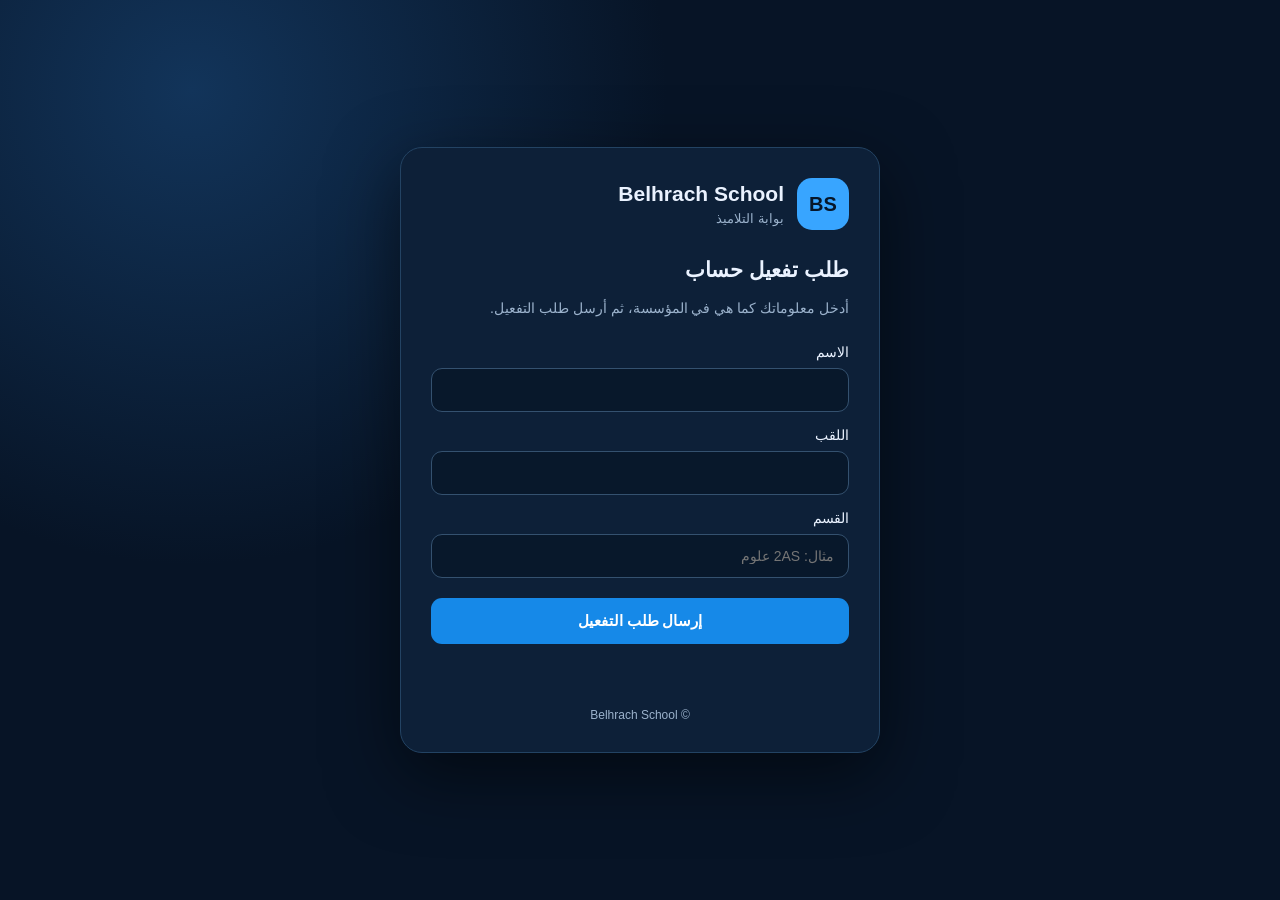
==== Belhrach-School-Student/index.html @ 23d9be5c "Add files via upload" ====
<!doctype html>
<html lang="ar" dir="rtl">
<head>
  <meta charset="utf-8"><meta name="viewport" content="width=device-width,initial-scale=1">
  <title>Belhrach School | طلب تفعيل حساب</title>
  <link rel="stylesheet" href="style.css">
</head>
<body>
  <main class="panel">
    <div class="brand"><span class="mark">BS</span><div><h1>Belhrach School</h1><p>بوابة التلاميذ</p></div></div>
    <section id="formView">
      <h2>طلب تفعيل حساب</h2>
      <p class="muted">أدخل معلوماتك كما هي في المؤسسة، ثم أرسل طلب التفعيل.</p>
      <form id="requestForm">
        <label>الاسم<input name="firstName" maxlength="60" autocomplete="given-name" required></label>
        <label>اللقب<input name="lastName" maxlength="60" autocomplete="family-name" required></label>
        <label>القسم<input name="className" maxlength="40" placeholder="مثال: 2AS علوم" required></label>
        <button type="submit" id="submitBtn">إرسال طلب التفعيل</button>
      </form>
      <p id="message" class="message" role="status"></p>
    </section>
    <section id="statusView" hidden>
      <h2 id="statusTitle">تم إرسال طلبك</h2><p id="statusText" class="muted">طلبك قيد المراجعة من الإدارة.</p>
      <p id="statusMessage" class="message"></p>
      <button id="refreshBtn" class="secondary">تحديث الحالة</button>
    </section>
    <footer>© Belhrach School</footer>
  </main>
  <script src="config.js"></script><script src="app.js"></script>
</body></html>
---- Belhrach-School-Student/style.css ----
:root{font-family:Tahoma,Arial,sans-serif;color:#eaf2ff;background:#071426}
*{box-sizing:border-box}body{min-height:100vh;margin:0;display:grid;place-items:center;padding:22px;background:radial-gradient(circle at 15% 10%,#12345a 0,transparent 35%),#071426}
.panel{width:min(100%,480px);background:#0d2038;border:1px solid #234363;border-radius:22px;padding:30px;box-shadow:0 22px 70px #0008}
.brand{display:flex;align-items:center;gap:13px;margin-bottom:28px}.mark{width:52px;height:52px;display:grid;place-items:center;border-radius:15px;background:#38a5ff;color:#061629;font-weight:900;font-size:20px}
h1{font-size:21px;margin:0} .brand p,.muted,footer{color:#9bb2cc} .brand p{margin:5px 0 0;font-size:13px}
h2{font-size:21px;margin:0 0 8px} .muted{line-height:1.8;font-size:14px}
form{display:grid;gap:15px;margin-top:22px}label{display:grid;gap:8px;font-size:14px}
input{width:100%;padding:13px 14px;border-radius:11px;border:1px solid #34516f;background:#08182b;color:white;font:inherit;outline:none}
input:focus{border-color:#38a5ff;box-shadow:0 0 0 3px #38a5ff22}
button{border:0;border-radius:11px;padding:14px;background:#1689e8;color:white;font:700 15px Tahoma;cursor:pointer;margin-top:5px}
button:disabled{opacity:.6;cursor:wait}.secondary{background:#294662}.message{min-height:22px;font-size:14px;line-height:1.7;color:#ffd28a}
footer{text-align:center;font-size:12px;margin-top:28px} [hidden]{display:none!important}
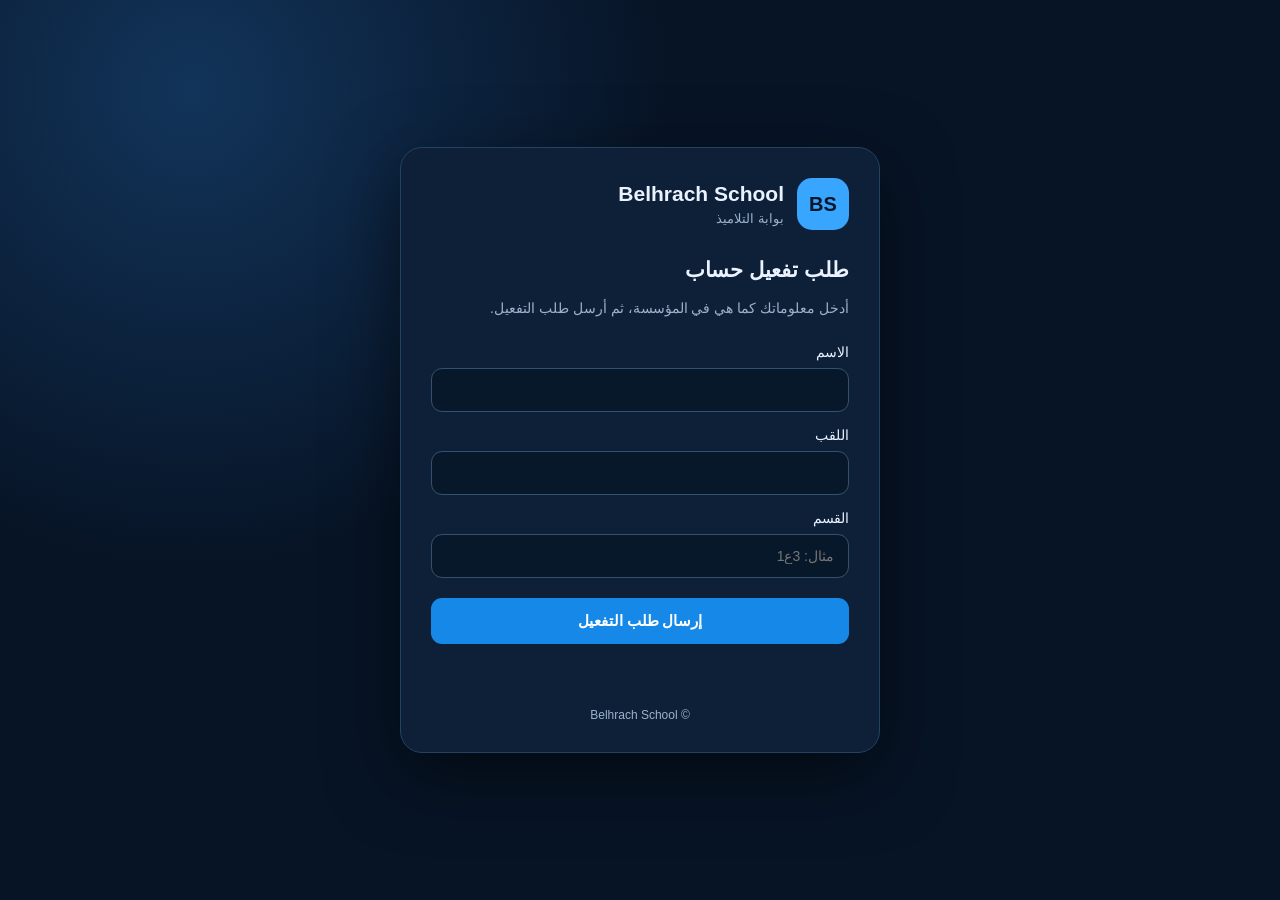
==== commit e7ad6764: "Update index.html" ====
--- a/Belhrach-School-Student/index.html
+++ b/Belhrach-School-Student/index.html
@@ -1,30 +1,129 @@
+
 <!doctype html>
 <html lang="ar" dir="rtl">
 <head>
-  <meta charset="utf-8"><meta name="viewport" content="width=device-width,initial-scale=1">
+  <meta charset="utf-8">
+  <meta name="viewport" content="width=device-width,initial-scale=1">
+
   <title>Belhrach School | طلب تفعيل حساب</title>
+
   <link rel="stylesheet" href="style.css">
 </head>
+
 <body>
   <main class="panel">
-    <div class="brand"><span class="mark">BS</span><div><h1>Belhrach School</h1><p>بوابة التلاميذ</p></div></div>
+
+    <div class="brand">
+      <span class="mark">BS</span>
+      <div>
+        <h1>Belhrach School</h1>
+        <p>بوابة التلاميذ</p>
+      </div>
+    </div>
+
+    <!-- STUDENT REQUEST FORM -->
+
     <section id="formView">
+
       <h2>طلب تفعيل حساب</h2>
-      <p class="muted">أدخل معلوماتك كما هي في المؤسسة، ثم أرسل طلب التفعيل.</p>
+
+      <p class="muted">
+        أدخل معلوماتك كما هي في المؤسسة، ثم أرسل طلب التفعيل.
+      </p>
+
       <form id="requestForm">
-        <label>الاسم<input name="firstName" maxlength="60" autocomplete="given-name" required></label>
-        <label>اللقب<input name="lastName" maxlength="60" autocomplete="family-name" required></label>
-        <label>القسم<input name="className" maxlength="40" placeholder="مثال: 2AS علوم" required></label>
-        <button type="submit" id="submitBtn">إرسال طلب التفعيل</button>
+
+        <label>
+          الاسم
+          <input
+            name="firstName"
+            maxlength="60"
+            autocomplete="given-name"
+            required
+          >
+        </label>
+
+        <label>
+          اللقب
+          <input
+            name="lastName"
+            maxlength="60"
+            autocomplete="family-name"
+            required
+          >
+        </label>
+
+        <label>
+          القسم
+          <input
+            name="className"
+            maxlength="40"
+            placeholder="مثال: 3ع1"
+            required
+          >
+        </label>
+
+        <button type="submit" id="submitBtn">
+          إرسال طلب التفعيل
+        </button>
+
       </form>
+
       <p id="message" class="message" role="status"></p>
+
     </section>
+
+    <!-- STUDENT REQUEST STATUS -->
+
     <section id="statusView" hidden>
-      <h2 id="statusTitle">تم إرسال طلبك</h2><p id="statusText" class="muted">طلبك قيد المراجعة من الإدارة.</p>
-      <p id="statusMessage" class="message"></p>
-      <button id="refreshBtn" class="secondary">تحديث الحالة</button>
+
+      <h2 id="statusTitle">تم إرسال طلبك</h2>
+
+      <p id="statusText" class="muted">
+        طلبك قيد المراجعة من الإدارة.
+      </p>
+
+      <p
+        id="statusMessage"
+        class="message"
+        role="status"
+      ></p>
+
+      <!-- WEBAUTHN DEVICE REGISTRATION -->
+
+      <button
+        type="button"
+        id="registerDeviceBtn"
+        hidden
+      >
+        ربط هذا الجهاز
+      </button>
+
+      <!-- REFRESH STATUS -->
+
+      <button
+        type="button"
+        id="refreshBtn"
+        class="secondary"
+      >
+        تحديث الحالة
+      </button>
+
     </section>
-    <footer>© Belhrach School</footer>
+
+    <footer>
+      © Belhrach School
+    </footer>
+
   </main>
-  <script src="config.js"></script><script src="app.js"></script>
-</body></html>
+
+  <!-- CONFIGURATION -->
+
+  <script src="config.js"></script>
+
+  <!-- APPLICATION -->
+
+  <script type="module" src="app.js"></script>
+
+</body>
+</html>
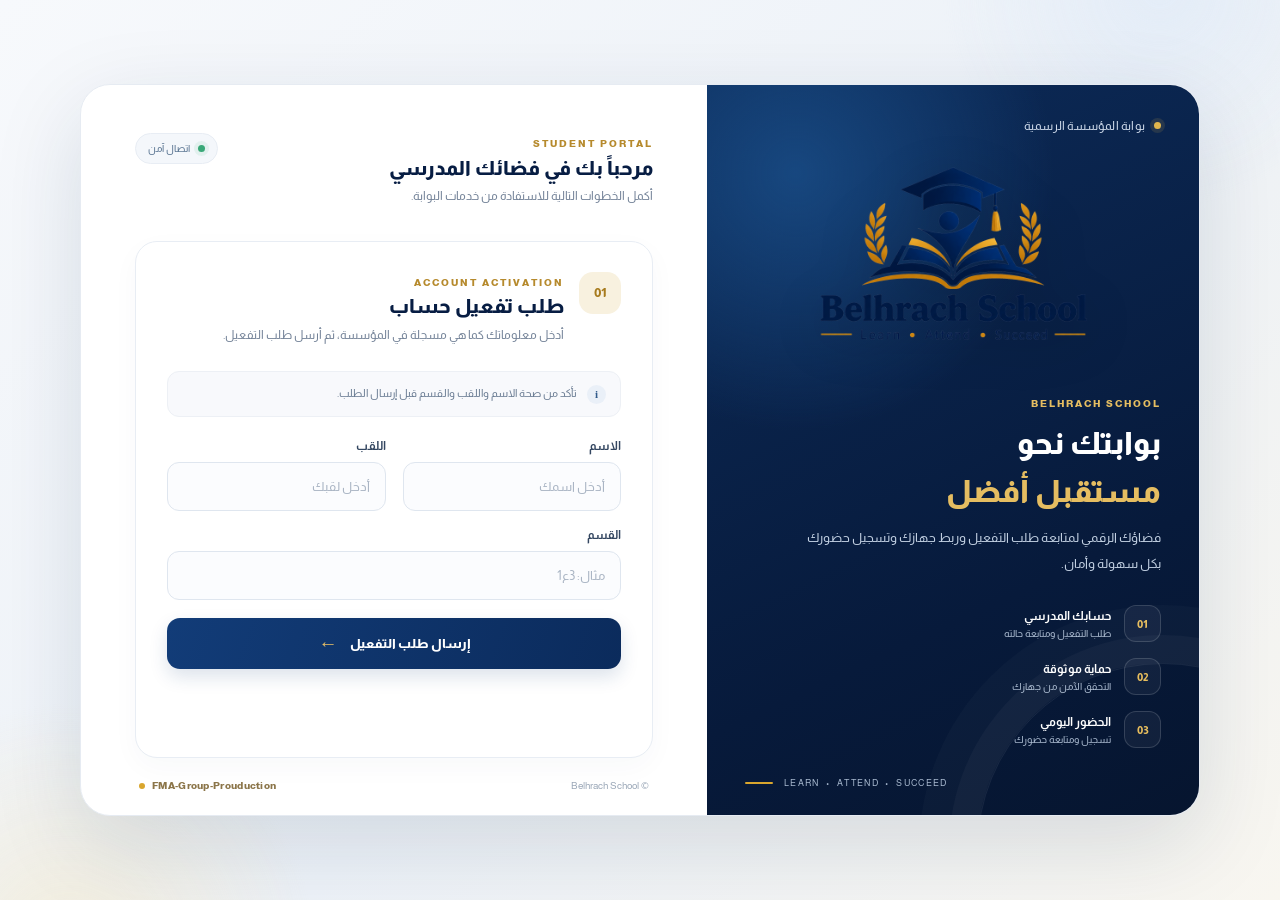
==== commit 7d0972d0: "Add files via upload" ====
--- a/Belhrach-School-Student/index.html
+++ b/Belhrach-School-Student/index.html
@@ -1,129 +1,169 @@
-
 <!doctype html>
 <html lang="ar" dir="rtl">
 <head>
   <meta charset="utf-8">
-  <meta name="viewport" content="width=device-width,initial-scale=1">
-
-  <title>Belhrach School | طلب تفعيل حساب</title>
-
+  <meta name="viewport" content="width=device-width, initial-scale=1">
+  <meta name="description" content="بوابة التلاميذ - Belhrach School">
+  <meta name="theme-color" content="#071d43">
+  <title>Belhrach School | بوابة التلاميذ</title>
+  <link rel="preconnect" href="https://fonts.googleapis.com">
+  <link rel="preconnect" href="https://fonts.gstatic.com" crossorigin>
+  <link href="https://fonts.googleapis.com/css2?family=Almarai:wght@400;500;600;700;800&display=swap" rel="stylesheet">
   <link rel="stylesheet" href="style.css">
 </head>
+<body>
+  <div class="page-glow page-glow-one"></div>
+  <div class="page-glow page-glow-two"></div>
 
-<body>
-  <main class="panel">
+  <main class="app-shell">
+    <aside class="brand-panel">
+      <div class="brand-topline">
+        <span class="brand-dot"></span>
+        <span>بوابة المؤسسة الرسمية</span>
+      </div>
 
-    <div class="brand">
-      <span class="mark">BS</span>
-      <div>
-        <h1>Belhrach School</h1>
-        <p>بوابة التلاميذ</p>
+      <div class="logo-wrap">
+        <img src="logo.png" alt="شعار Belhrach School" class="school-logo">
       </div>
-    </div>
 
-    <!-- STUDENT REQUEST FORM -->
+      <div class="brand-copy">
+        <span class="eyebrow">BELHRACH SCHOOL</span>
+        <h1>بوابتك نحو<br><em>مستقبل أفضل</em></h1>
+        <p>فضاؤك الرقمي لمتابعة طلب التفعيل وربط جهازك وتسجيل حضورك بكل سهولة وأمان.</p>
+      </div>
 
-    <section id="formView">
+      <div class="brand-features">
+        <div class="feature">
+          <span class="feature-icon">01</span>
+          <span><b>حسابك المدرسي</b><small>طلب التفعيل ومتابعة حالته</small></span>
+        </div>
+        <div class="feature">
+          <span class="feature-icon">02</span>
+          <span><b>حماية موثوقة</b><small>التحقق الآمن من جهازك</small></span>
+        </div>
+        <div class="feature">
+          <span class="feature-icon">03</span>
+          <span><b>الحضور اليومي</b><small>تسجيل ومتابعة حضورك</small></span>
+        </div>
+      </div>
 
-      <h2>طلب تفعيل حساب</h2>
+      <div class="brand-bottom">
+        <span class="gold-line"></span>
+        <span>LEARN&nbsp; • &nbsp;ATTEND&nbsp; • &nbsp;SUCCEED</span>
+      </div>
+    </aside>
 
-      <p class="muted">
-        أدخل معلوماتك كما هي في المؤسسة، ثم أرسل طلب التفعيل.
-      </p>
+    <section class="workspace">
+      <header class="workspace-header">
+        <div class="mobile-logo"><img src="logo.png" alt="Belhrach School"></div>
+        <div>
+          <span class="section-kicker">STUDENT PORTAL</span>
+          <h2>مرحباً بك في فضائك المدرسي</h2>
+          <p>أكمل الخطوات التالية للاستفادة من خدمات البوابة.</p>
+        </div>
+        <div class="secure-pill"><span></span> اتصال آمن</div>
+      </header>
 
-      <form id="requestForm">
+      <div class="content-card">
+        <section id="formView">
+          <div class="step-heading">
+            <div class="step-number">01</div>
+            <div>
+              <span class="section-kicker">ACCOUNT ACTIVATION</span>
+              <h2>طلب تفعيل حساب</h2>
+              <p class="muted">أدخل معلوماتك كما هي مسجلة في المؤسسة، ثم أرسل طلب التفعيل.</p>
+            </div>
+          </div>
 
-        <label>
-          الاسم
-          <input
-            name="firstName"
-            maxlength="60"
-            autocomplete="given-name"
-            required
-          >
-        </label>
+          <div class="notice">
+            <span class="notice-icon">i</span>
+            <span>تأكد من صحة الاسم واللقب والقسم قبل إرسال الطلب.</span>
+          </div>
 
-        <label>
-          اللقب
-          <input
-            name="lastName"
-            maxlength="60"
-            autocomplete="family-name"
-            required
-          >
-        </label>
+          <form id="requestForm">
+            <div class="form-grid">
+              <label for="firstName">
+                <span>الاسم</span>
+                <input id="firstName" name="firstName" type="text" maxlength="60" autocomplete="given-name" placeholder="أدخل اسمك" required>
+              </label>
+              <label for="lastName">
+                <span>اللقب</span>
+                <input id="lastName" name="lastName" type="text" maxlength="60" autocomplete="family-name" placeholder="أدخل لقبك" required>
+              </label>
+              <label for="className" class="full-field">
+                <span>القسم</span>
+                <input id="className" name="className" type="text" maxlength="40" placeholder="مثال: 3ع1" required>
+              </label>
+            </div>
 
-        <label>
-          القسم
-          <input
-            name="className"
-            maxlength="40"
-            placeholder="مثال: 3ع1"
-            required
-          >
-        </label>
+            <button type="submit" id="submitBtn" class="primary-btn">
+              <span>إرسال طلب التفعيل</span><span class="btn-arrow">←</span>
+            </button>
+          </form>
 
-        <button type="submit" id="submitBtn">
-          إرسال طلب التفعيل
-        </button>
+          <p id="message" class="message" role="status" aria-live="polite"></p>
+        </section>
 
-      </form>
+        <section id="statusView" hidden>
+          <div class="step-heading">
+            <div class="step-number">02</div>
+            <div>
+              <span class="section-kicker">REQUEST STATUS</span>
+              <h2 id="statusTitle">تم إرسال طلبك</h2>
+              <p id="statusText" class="muted">طلبك قيد المراجعة من الإدارة.</p>
+            </div>
+          </div>
 
-      <p id="message" class="message" role="status"></p>
+          <div class="status-track" aria-hidden="true">
+            <span class="track-node active"></span><span class="track-line"></span><span class="track-node"></span><span class="track-line"></span><span class="track-node"></span>
+          </div>
 
+          <p id="statusMessage" class="message" role="status" aria-live="polite"></p>
+
+          <section class="device-card" aria-label="ربط الجهاز">
+            <div class="mini-icon">⌁</div>
+            <div class="device-copy">
+              <h3>ربط جهازك الشخصي</h3>
+              <p>اربط هذا الجهاز بحسابك لإتمام التحقق وتسجيل الحضور بأمان.</p>
+            </div>
+            <button type="button" id="registerDeviceBtn" class="primary-btn compact-btn" hidden>ربط هذا الجهاز</button>
+          </section>
+
+          <section id="attendancePanel" class="attendance-card" hidden aria-label="الحضور اليومي">
+            <div class="attendance-head">
+              <div>
+                <span class="section-kicker">DAILY ATTENDANCE</span>
+                <h2>الحضور اليومي</h2>
+                <p class="muted">تحقق من هويتك باستخدام الجهاز المرتبط بحسابك لتسجيل حضورك.</p>
+              </div>
+              <div class="attendance-symbol">✓</div>
+            </div>
+
+            <div class="attendance-status-box">
+              <span class="status-label">حالة اليوم</span>
+              <strong id="attendanceStatus" aria-live="polite">جارٍ تحميل الحالة...</strong>
+              <p id="attendanceDetails" class="muted"></p>
+            </div>
+
+            <button type="button" id="attendanceBtn" class="primary-btn">
+              <span>تسجيل الحضور</span><span class="btn-arrow">←</span>
+            </button>
+            <button type="button" id="refreshAttendanceBtn" class="text-btn">↻ تحديث الحضور</button>
+            <p id="attendanceMessage" class="message" role="status" aria-live="polite"></p>
+          </section>
+
+          <button type="button" id="refreshBtn" class="secondary-btn">↻ تحديث الحالة</button>
+        </section>
+      </div>
+
+      <footer class="page-footer">
+        <span>© Belhrach School</span>
+        <span class="footer-credit"><i></i> FMA-Group-Prouduction</span>
+      </footer>
     </section>
-
-    <!-- STUDENT REQUEST STATUS -->
-
-    <section id="statusView" hidden>
-
-      <h2 id="statusTitle">تم إرسال طلبك</h2>
-
-      <p id="statusText" class="muted">
-        طلبك قيد المراجعة من الإدارة.
-      </p>
-
-      <p
-        id="statusMessage"
-        class="message"
-        role="status"
-      ></p>
-
-      <!-- WEBAUTHN DEVICE REGISTRATION -->
-
-      <button
-        type="button"
-        id="registerDeviceBtn"
-        hidden
-      >
-        ربط هذا الجهاز
-      </button>
-
-      <!-- REFRESH STATUS -->
-
-      <button
-        type="button"
-        id="refreshBtn"
-        class="secondary"
-      >
-        تحديث الحالة
-      </button>
-
-    </section>
-
-    <footer>
-      © Belhrach School
-    </footer>
-
   </main>
 
-  <!-- CONFIGURATION -->
-
   <script src="config.js"></script>
-
-  <!-- APPLICATION -->
-
   <script type="module" src="app.js"></script>
-
 </body>
 </html>
--- a/Belhrach-School-Student/style.css
+++ b/Belhrach-School-Student/style.css
@@ -1,12 +1,161 @@
-:root{font-family:Tahoma,Arial,sans-serif;color:#eaf2ff;background:#071426}
-*{box-sizing:border-box}body{min-height:100vh;margin:0;display:grid;place-items:center;padding:22px;background:radial-gradient(circle at 15% 10%,#12345a 0,transparent 35%),#071426}
-.panel{width:min(100%,480px);background:#0d2038;border:1px solid #234363;border-radius:22px;padding:30px;box-shadow:0 22px 70px #0008}
-.brand{display:flex;align-items:center;gap:13px;margin-bottom:28px}.mark{width:52px;height:52px;display:grid;place-items:center;border-radius:15px;background:#38a5ff;color:#061629;font-weight:900;font-size:20px}
-h1{font-size:21px;margin:0} .brand p,.muted,footer{color:#9bb2cc} .brand p{margin:5px 0 0;font-size:13px}
-h2{font-size:21px;margin:0 0 8px} .muted{line-height:1.8;font-size:14px}
-form{display:grid;gap:15px;margin-top:22px}label{display:grid;gap:8px;font-size:14px}
-input{width:100%;padding:13px 14px;border-radius:11px;border:1px solid #34516f;background:#08182b;color:white;font:inherit;outline:none}
-input:focus{border-color:#38a5ff;box-shadow:0 0 0 3px #38a5ff22}
-button{border:0;border-radius:11px;padding:14px;background:#1689e8;color:white;font:700 15px Tahoma;cursor:pointer;margin-top:5px}
-button:disabled{opacity:.6;cursor:wait}.secondary{background:#294662}.message{min-height:22px;font-size:14px;line-height:1.7;color:#ffd28a}
-footer{text-align:center;font-size:12px;margin-top:28px} [hidden]{display:none!important}
+@import url('https://fonts.googleapis.com/css2?family=Almarai:wght@400;500;600;700;800&display=swap');
+
+:root{
+  font-family:'Almarai',Tahoma,Arial,sans-serif;
+  color:#142744;
+  background:#f3f6fb;
+  font-synthesis:none;
+  --navy:#071d43;
+  --blue:#103b78;
+  --blue-2:#174b91;
+  --gold:#d9a62e;
+  --gold-light:#f4df9f;
+  --ink:#142744;
+  --muted:#718096;
+  --line:#e5ebf3;
+}
+*{box-sizing:border-box}
+[hidden]{display:none!important}
+body{
+  min-height:100vh;margin:0;padding:38px 22px;display:grid;place-items:center;
+  background:linear-gradient(135deg,#f7f9fc 0%,#edf2f8 55%,#f8f6f0 100%);
+  position:relative;overflow-x:hidden
+}
+.page-glow{position:fixed;pointer-events:none;border-radius:50%;filter:blur(2px);opacity:.55}
+.page-glow-one{width:440px;height:440px;top:-230px;right:-100px;background:radial-gradient(circle,#dce8f7,transparent 70%)}
+.page-glow-two{width:500px;height:500px;bottom:-300px;left:-180px;background:radial-gradient(circle,#f5e8c6,transparent 70%)}
+.app-shell{
+  width:min(1120px,100%);min-height:720px;display:grid;grid-template-columns:.88fr 1.12fr;
+  background:#fff;border:1px solid #e6ebf2;border-radius:30px;overflow:hidden;
+  box-shadow:0 28px 90px rgba(17,39,72,.13);position:relative;z-index:1
+}
+.brand-panel{
+  background:radial-gradient(circle at 18% 12%,#17477f 0,transparent 34%),linear-gradient(155deg,#0c2b59 0%,#071a3b 68%,#06152f 100%);
+  color:#fff;padding:34px 38px 27px;display:flex;flex-direction:column;position:relative;overflow:hidden
+}
+.brand-panel:after{content:"";position:absolute;width:370px;height:370px;border:1px solid #ffffff12;border-radius:50%;bottom:-220px;right:-150px;box-shadow:0 0 0 28px #ffffff08,0 0 0 58px #ffffff05}
+.brand-topline{display:flex;align-items:center;gap:9px;color:#d4dfef;font-size:12px;letter-spacing:.2px}
+.brand-dot,.secure-pill span{width:7px;height:7px;border-radius:50%;background:#e1b64d;box-shadow:0 0 0 4px #e1b64d20}
+.logo-wrap{height:245px;display:grid;place-items:center;margin:10px 0 0}
+.school-logo{width:min(100%,330px);height:235px;object-fit:contain;filter:drop-shadow(0 12px 24px #0003)}
+.brand-copy{margin-top:5px}
+.eyebrow,.section-kicker{font-size:10px;font-weight:800;letter-spacing:2px;color:#b68a2d}
+.brand-copy .eyebrow{color:#e5bd61}
+.brand-copy h1{font-size:31px;line-height:1.55;margin:10px 0 9px;font-weight:800}
+.brand-copy h1 em{font-style:normal;color:#e5bd61}
+.brand-copy p{font-size:13px;line-height:2;color:#c2d0e2;margin:0;max-width:360px}
+.brand-features{display:grid;gap:16px;margin-top:28px}
+.feature{display:flex;align-items:center;gap:13px}
+.feature-icon{width:37px;height:37px;border:1px solid #ffffff26;background:#ffffff0c;border-radius:12px;display:grid;place-items:center;color:#e7bd5d;font-size:11px;font-weight:800;direction:ltr}
+.feature b,.feature small{display:block}
+.feature b{font-size:12px;margin-bottom:5px}
+.feature small{font-size:10px;color:#aebed3}
+.brand-bottom{margin-top:auto;padding-top:30px;display:flex;align-items:center;gap:11px;color:#aabbd1;font-size:9px;letter-spacing:1.3px;direction:ltr}
+.gold-line{height:2px;width:28px;background:#d9a62e;border-radius:4px}
+.workspace{padding:48px 54px 24px;display:flex;flex-direction:column;min-width:0}
+.workspace-header{display:flex;align-items:flex-start;justify-content:space-between;gap:20px;margin-bottom:33px}
+.workspace-header h2{font-size:20px;margin:7px 0 7px;color:var(--navy);font-weight:800}
+.workspace-header p{font-size:12px;color:var(--muted);margin:0;line-height:1.8}
+.secure-pill{white-space:nowrap;display:flex;align-items:center;gap:8px;padding:9px 12px;background:#f4f7fb;border:1px solid #e8edf4;border-radius:30px;color:#54708e;font-size:10px}
+.secure-pill span{background:#39a878;box-shadow:0 0 0 4px #39a87818}
+.mobile-logo{display:none}
+.content-card{border:1px solid #e8edf4;border-radius:22px;padding:30px 31px;background:#fff;box-shadow:0 9px 28px #17365d08;flex:1}
+.step-heading{display:flex;align-items:flex-start;gap:15px}
+.step-number{width:42px;height:42px;flex:0 0 42px;border-radius:14px;background:#f8f1df;color:#a77b1e;display:grid;place-items:center;font-size:13px;font-weight:800;direction:ltr}
+.step-heading h2,.attendance-head h2{font-size:20px;color:var(--navy);margin:6px 0 7px;font-weight:800}
+.muted{font-size:12px;color:var(--muted);line-height:1.9;margin:0}
+.notice{display:flex;align-items:center;gap:10px;padding:12px 14px;margin:25px 0 22px;background:#f8f9fc;border:1px solid #edf0f5;border-radius:12px;color:#697b92;font-size:11px;line-height:1.8}
+.notice-icon{width:19px;height:19px;flex:0 0 19px;display:grid;place-items:center;border-radius:50%;background:#eaf0f8;color:#315b8b;font-weight:800;font-family:serif}
+form{display:grid;gap:18px}
+.form-grid{display:grid;grid-template-columns:1fr 1fr;gap:17px}
+label{display:grid;gap:9px;color:#344761;font-size:12px;font-weight:700}
+.full-field{grid-column:1/-1}
+input{width:100%;height:49px;padding:0 15px;border:1px solid #dfe6ef;border-radius:12px;background:#fbfcfe;color:#172b48;font:500 13px 'Almarai',Tahoma,sans-serif;outline:none;transition:border .2s,box-shadow .2s,background .2s}
+input::placeholder{color:#aab5c4;font-weight:400}
+input:focus{border-color:#b48a35;background:#fff;box-shadow:0 0 0 4px #d9a62e20}
+button{font-family:'Almarai',Tahoma,sans-serif;cursor:pointer;transition:transform .18s,box-shadow .18s,background .18s,border-color .18s}
+button:disabled{opacity:.62;cursor:wait;transform:none!important;box-shadow:none!important}
+.primary-btn{width:100%;min-height:51px;padding:12px 17px;border:0;border-radius:13px;background:linear-gradient(110deg,#123c78,#0b2b5c);color:#fff;display:flex;align-items:center;justify-content:center;gap:12px;font-size:13px;font-weight:800;box-shadow:0 8px 18px #123c7825}
+.primary-btn:hover:not(:disabled){background:linear-gradient(110deg,#1a4b8e,#10356e);transform:translateY(-2px);box-shadow:0 12px 22px #123c7830}
+.btn-arrow{font-size:19px;color:#e7bf66;line-height:1}
+.message{min-height:20px;margin:12px 0 0;color:#a77b1e;font-size:11px;line-height:1.9}
+.page-footer{display:flex;justify-content:space-between;align-items:center;gap:12px;padding:22px 4px 0;color:#9aa7b7;font-size:10px}
+.footer-credit{display:flex;align-items:center;gap:7px;color:#8b7549;font-weight:800;letter-spacing:.3px;direction:ltr}
+.footer-credit i{width:6px;height:6px;border-radius:50%;background:#d9a62e}
+.status-track{display:flex;align-items:center;gap:8px;margin:25px 0 16px;padding:0 5px}
+.track-node{width:9px;height:9px;border:2px solid #d8e0ea;border-radius:50%;background:#fff}
+.track-node.active{border-color:#d2a23d;background:#d2a23d;box-shadow:0 0 0 4px #d2a23d20}
+.track-line{height:2px;width:45px;background:#e8edf3}
+.device-card{margin:19px 0 20px;padding:17px;display:flex;align-items:center;gap:13px;background:#f8fafc;border:1px solid #e9eef5;border-radius:15px;flex-wrap:wrap}
+.mini-icon{width:40px;height:40px;flex:0 0 40px;border-radius:12px;background:#edf2f9;color:#204a80;display:grid;place-items:center;font-size:23px}
+.device-copy{flex:1;min-width:150px}
+.device-copy h3{margin:0 0 5px;font-size:12px;color:#1b3558}
+.device-copy p{margin:0;color:#8391a4;font-size:10px;line-height:1.8}
+.compact-btn{width:auto;min-height:39px;padding:9px 14px;font-size:11px}
+.attendance-card{padding:20px;border:1px solid #e8edf4;border-radius:17px;background:linear-gradient(145deg,#fff,#fbfcfe);margin:20px 0}
+.attendance-head{display:flex;justify-content:space-between;gap:15px;align-items:flex-start}
+.attendance-head h2{font-size:17px}
+.attendance-symbol{width:38px;height:38px;border-radius:12px;background:#f8f1df;color:#b4872e;display:grid;place-items:center;font-size:18px;font-weight:800}
+.attendance-status-box{margin:17px 0;padding:15px;background:#f7f9fc;border-radius:12px;border:1px solid #edf1f6}
+.status-label{display:block;font-size:10px;color:#8a98aa;margin-bottom:8px}
+#attendanceStatus{display:block;color:#173d70;font-size:14px}
+#attendanceDetails{margin-top:6px;font-size:10px}
+.text-btn,.secondary-btn{border:1px solid #e2e9f1;background:#fff;color:#526984;border-radius:11px;font-size:11px;font-weight:700}
+.text-btn{display:block;margin:10px auto 0;padding:9px 15px}
+.text-btn:hover,.secondary-btn:hover{background:#f5f8fc;border-color:#cbd8e7}
+.secondary-btn{width:100%;padding:12px;margin-top:8px}
+#attendanceMessage{margin-bottom:0}
+@media(max-width:900px){
+  body{padding:20px 14px}
+  .app-shell{max-width:650px;grid-template-columns:1fr;min-height:0}
+  .brand-panel{padding:22px 28px 20px}
+  .brand-topline{justify-content:center}
+  .logo-wrap{height:170px;margin:0}
+  .school-logo{height:170px;width:260px}
+  .brand-copy{text-align:center}
+  .brand-copy h1{font-size:25px}
+  .brand-copy p{margin:auto}
+  .brand-features{grid-template-columns:repeat(3,1fr);gap:10px;margin-top:20px}
+  .feature{align-items:flex-start;gap:8px}
+  .feature-icon{width:30px;height:30px;flex-basis:30px;border-radius:9px}
+  .feature b{font-size:10px}
+  .feature small{font-size:9px;line-height:1.6}
+  .brand-bottom{justify-content:center;padding-top:20px}
+  .workspace{padding:30px 28px 22px}
+}
+@media(max-width:560px){
+  body{padding:0;background:#f3f6fb}
+  .app-shell{border:0;border-radius:0;box-shadow:none;min-height:100vh}
+  .brand-panel{padding:17px 20px 16px}
+  .brand-topline{font-size:10px}
+  .logo-wrap{height:132px}
+  .school-logo{height:138px;width:220px}
+  .brand-copy h1{font-size:21px;margin:4px 0}
+  .brand-copy p{font-size:10px;line-height:1.8}
+  .brand-features{margin-top:15px}
+  .feature{gap:6px}
+  .feature-icon{display:none}
+  .feature b{font-size:9px}
+  .feature small{font-size:8px}
+  .brand-bottom{font-size:8px;padding-top:14px}
+  .workspace{padding:25px 17px 18px}
+  .workspace-header{margin-bottom:20px;align-items:center}
+  .workspace-header h2{font-size:16px}
+  .workspace-header p{font-size:10px}
+  .secure-pill{font-size:0;padding:10px}
+  .secure-pill span{width:8px;height:8px}
+  .content-card{padding:22px 17px;border-radius:18px}
+  .step-heading{gap:11px}
+  .step-number{width:36px;height:36px;flex-basis:36px;border-radius:11px}
+  .step-heading h2{font-size:17px}
+  .muted{font-size:10px}
+  .notice{font-size:10px;margin:20px 0}
+  .form-grid{grid-template-columns:1fr;gap:14px}
+  .full-field{grid-column:auto}
+  input{height:47px}
+  .primary-btn{font-size:12px}
+  .page-footer{font-size:9px;padding-top:17px}
+  .device-card{align-items:flex-start}
+  .compact-btn{width:100%}
+  .attendance-card{padding:15px}
+}
